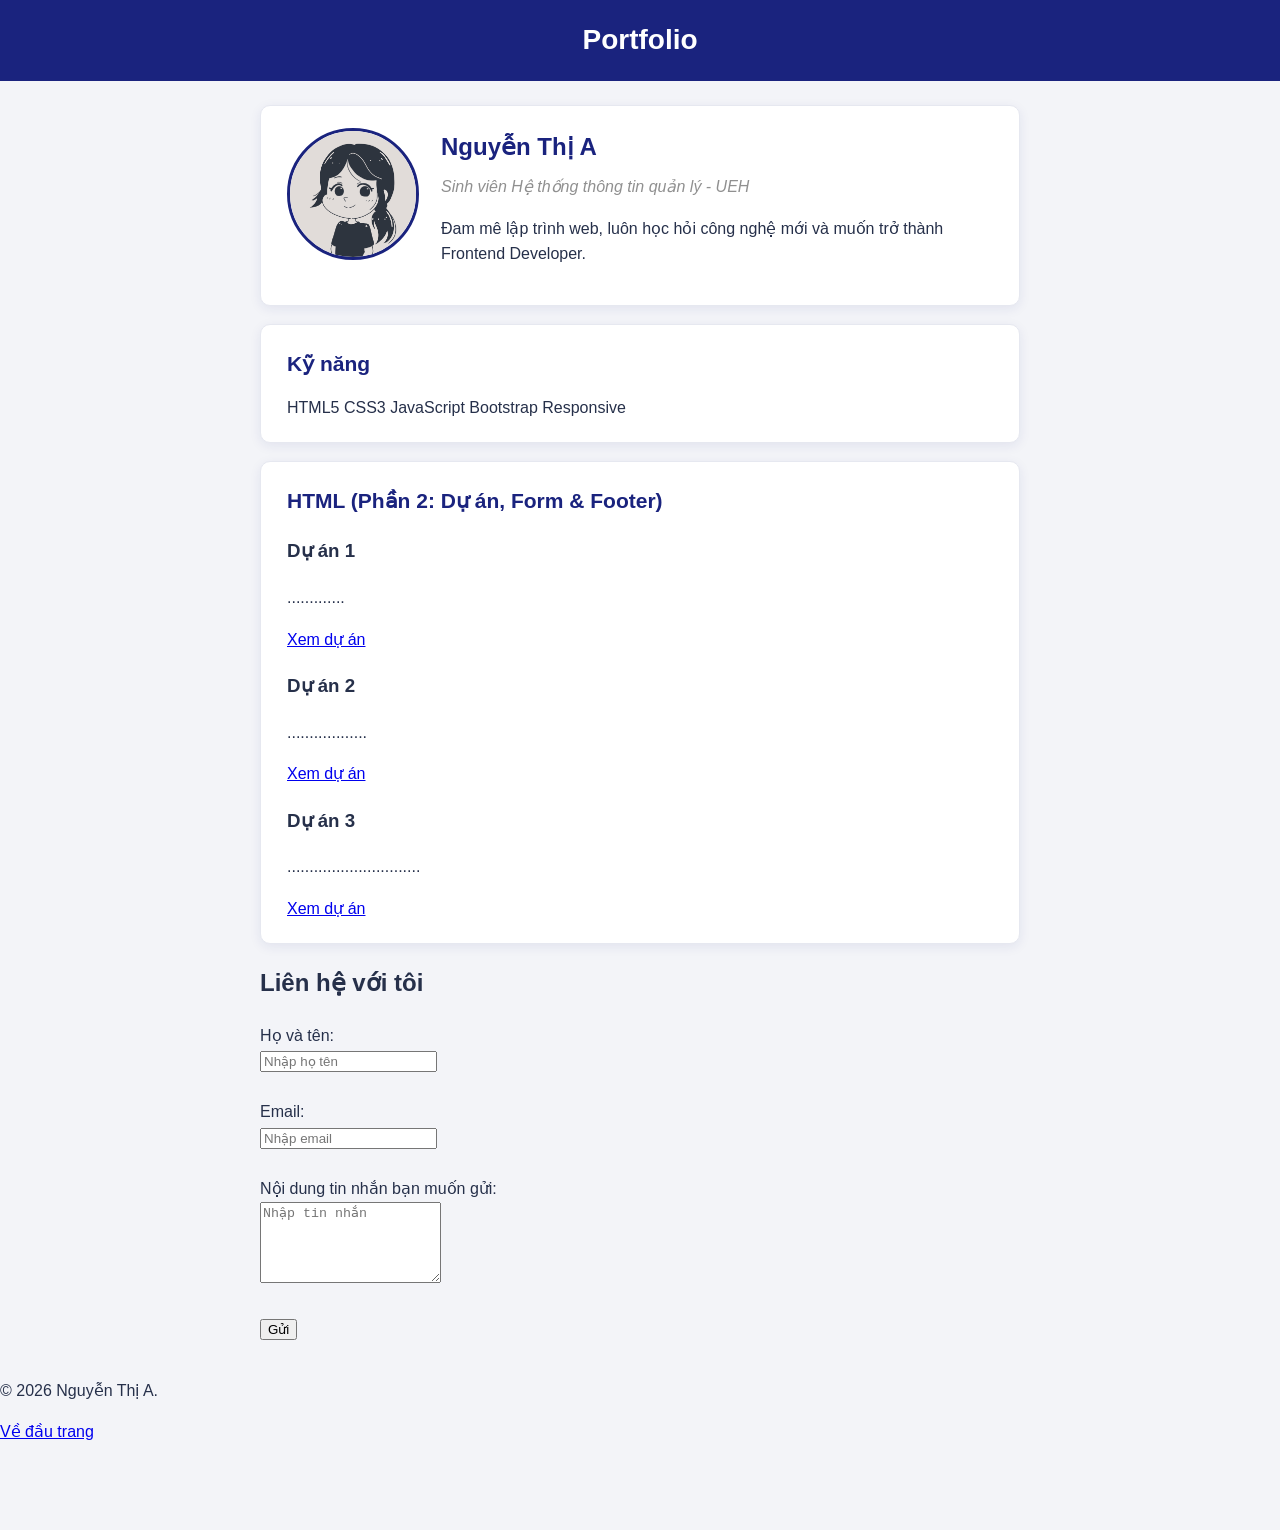
==== index.html @ 9a5ece38 "Update index.html" ====
<!DOCTYPE html>
<html lang="vi">
<head>
    <meta charset="UTF-8">
    <meta name="viewport" content="width=device-width, initial-scale=1.0">
    <title>Portfolio cá nhân</title>
    <link rel="stylesheet" href="style.css">
	<style>
        /* ANH THY: CSS cho thông báo lỗi của JavaScript */
        .error-message {
            display: block;
            color: red;
            font-size: 14px;
            margin-top: 4px;
        }
    </style>
</head>

<body>
    <!-- Tiêu đề trang web -->
    <header id="top">
        <h1>Portfolio</h1>
    </header>
    <main>
        <!-- Phần 1: Thông tin cá nhân -->
        <div class="kttcn">

            <img src="images/avatar.jpg"
                 alt="Ảnh đại diện của Nguyễn Thị A"
                 class="avt">
            <h2>Nguyễn Thị A</h2>
            <i>Sinh viên Hệ thống thông tin quản lý - UEH</i>
            <p>
                Đam mê lập trình web, luôn học hỏi
                công nghệ mới và muốn trở thành
                Frontend Developer.
            </p>
        </div>
        <!-- Phần 2: Kỹ năng -->
        <div class="kkn">
            <h2>Kỹ năng</h2>
            <span class="tkn html-tag">HTML5</span>
            <span class="tkn css-tag">CSS3</span>
            <span class="tkn js-tag">JavaScript</span>
            <span class="tkn bootstrap-tag">Bootstrap</span>
            <span class="tkn responsive-tag">Responsive</span>
        </div>
       <div class="kda">
        <h2>HTML (Phần 2: Dự án, Form & Footer)</h2>

        <h3>Dự án 1</h3>
        <p>.............</p>
        <a href="https://github.com/">Xem dự án</a>

        <h3>Dự án 2</h3>
        <p>..................</p>
        <a href="https://github.com/">Xem dự án</a>

        <h3>Dự án 3</h3>
        <p>..............................</p>
        <a href="https://github.com/">Xem dự án</a>
    </div>

    <!-- PHẦN FORM LIÊN HỆ -->
    <h2>Liên hệ với tôi</h2>

    <form id="contactForm">
        <label for="fullname">Họ và tên:</label><br>
        <input type="text" id="fullname" name="fullname"
               placeholder="Nhập họ tên"><br><br>

        <label for="email">Email:</label><br>
        <input type="text" id="email" name="email"
               placeholder="Nhập email"><br><br>
        
        <label for="message">Nội dung tin nhắn bạn muốn gửi:</label><br>
        <textarea id="message" name="message"
                  rows="5" placeholder="Nhập tin nhắn"></textarea><br><br>

        <button type="submit" class="submit">Gửi</button>
    </form>  <!-- Phần Dự án và Form sẽ ghép vào đây -->
    </main>
   
    <footer class="fixed-footer">
        <p>&copy; 2026 Nguyễn Thị A.</p>
		<a href="#top">Về đầu trang </a>
    </footer> <!-- Phần Footer sẽ ghép vào đây -->
<body>

    <!-- =====================================================
         JAVASCRIPT - NHIỆM VỤ CỦA ANH THY
         Kiểm tra dữ liệu Form liên hệ
         ===================================================== -->

    <script>
        // ANH THY: Lấy Form liên hệ
        var contactForm = document.getElementById("contactForm");


        // ANH THY: Hàm hiển thị thông báo lỗi
        function showError(input, message) 
		{
            var error = input.parentElement.querySelector(".error-message");

            if (error==null) 
			{
                error = document.createElement("span");
                error.className = "error-message";
                input.parentElement.appendChild(error);
            }

            error.textContent = message;
            input.style.border = "2px solid red";
        }


        // ANH THY: Hàm xóa thông báo lỗi
        function clearError(input) 
		{
            var error = input.parentElement.querySelector(".error-message");

            if (error != null ) 
			{
                error.textContent = "";
            }

            input.style.border = "";
        }

        // ANH THY: Kiểm tra Form khi nhấn nút Gửi
        contactForm.onsubmit = function(event) 
		{
            var fullname = document.getElementById("fullname");
            var email = document.getElementById("email");
            var message = document.getElementById("message");

            var isValid = true;

            // ANH THY: Kiểm tra họ tên không được để trống
            if (fullname.value.trim() == "") 
			{
                showError(fullname, "Vui lòng nhập họ tên.");
                isValid = false;
            } 
			else 
			{
                clearError(fullname);
            }

            // ANH THY: Kiểm tra Email phải có ký tự @
            if (email.value.trim() == "") 
			{
                showError(email, "Vui lòng nhập Email.");
                isValid = false;
            } 
			else if (email.value.indexOf("@") == -1) 
			{
                showError(email, "Email phải có ký tự @.");
                isValid = false;
            } 
			else 
			{
                clearError(email);
            }

            // ANH THY: Kiểm tra nội dung tin nhắn không được để trống
            if (message.value.trim() == "") 
			{
                showError(message, "Vui lòng nhập nội dung tin nhắn.");
                isValid = false;
            } 
			else 
			{
                clearError(message);
            }


            // ANH THY: Nếu có lỗi thì không gửi Form
            if (isValid == false) 
			{
                event.preventDefault();
            } 
			else 
			{
                alert("Gửi thông tin thành công!");
                event.preventDefault();
            }
        };
    </script>

</body>
</html>
---- style.css ----
/* PHAN CSS CUA TIN
/* 1. Box model: width/height bao gom ca padding va border */
*,
*::before,
*::after 
	{
		box-sizing: border-box;
	}

/* 2. Bo cuc chung cua trang */
html 
	{
		background-color: #f3f4f8;
		min-height: 100%;
    	margin: 0;
    	padding: 0;
	}

body 
	{
		width: 100%;;
		min-height: 100vh;
		margin: 0;
		padding: 0 0 85px; /* Chua khoang trong cho footer fixed */
		background-color: #f3f4f8;
		color: #26304a;
		font-family: Arial, Helvetica, sans-serif;
		font-size: 16px;
		line-height: 1.6;
	}

/* 3. Header: thanh tieu de mau xanh dam */
header 
	{
		width: 100%;
		padding: 18px 16px;
		background-color: #1a237e;
		color: #ffffff;
		text-align: center;
	}

header h1 
	{
		margin: 0;
		font-size: 28px;
		font-weight: 700;
	}

/* 4. Khung noi dung: can giua, gioi han chieu rong */
main 
	{
		width: calc(100% - 32px);
		max-width: 760px;
		margin: 24px auto 36px;
	}

/* The hien cac phan duoi dang the (card) giong hinh mau */
main > .kttcn,
main > .kkn,
main > .kda 
	{
		margin-bottom: 18px;
		padding: 22px 26px;
		border: 1px solid #e6e8f0;
		border-radius: 10px;
		background-color: #ffffff;
		box-shadow: 0 3px 12px rgba(26, 35, 126, 0.08);
	}

/* 5. Khoi thong tin ca nhan */
.kttcn::after 
	{
		content: "";
		display: block;
		clear: both; /* Khong de anh float de len khoi ke tiep */
	}

.kttcn .avt 
	{
		display: block;
		float: left;
		width: 132px;
		height: 132px;
		margin: 0 22px 8px 0;
		border: 3px solid #1a237e;
		border-radius: 50%;
		background-color: #e8eaf2;
		object-fit: cover;
	}

.kttcn h2 
	{
		margin: 0 0 8px;
		color: #1a237e;
		font-size: 24px;
	}

.kttcn i 
	{
		margin: 0 0 6px;
		color: #909090;
	}

/* 6. Tieu de cua cac khoi: chi can chinh bo cuc.
   Mau the ky nang (.tkn), form va footer do thanh vien CSS phan 2 lam. */
.kkn h2,
.kda h2 
	{
		margin: 0 0 14px;
		color: #1a237e;
		font-size: 21px;
	}

/* 7. Responsive: bo cuc gon gang tren dien thoai */
@media (max-width: 600px) 
{
    header 
	{
        padding: 16px 12px;
    }

    header h1 
	{
        font-size: 24px;
    }

    main 
	{
        width: calc(100% - 24px);
        margin: 16px auto 28px;
    }

    main > .kttcn,
    main > .kkn,
    main > .kda 
	{
        margin-bottom: 14px;
        padding: 18px 16px;
    }

    .kttcn 
	{
        text-align: center;
    }

    .kttcn .avt 
	{
        float: none;
        width: 120px;
        height: 120px;
        margin: 0 auto 14px;
    }

    .kttcn h2 
	{
        font-size: 22px;
    }
}
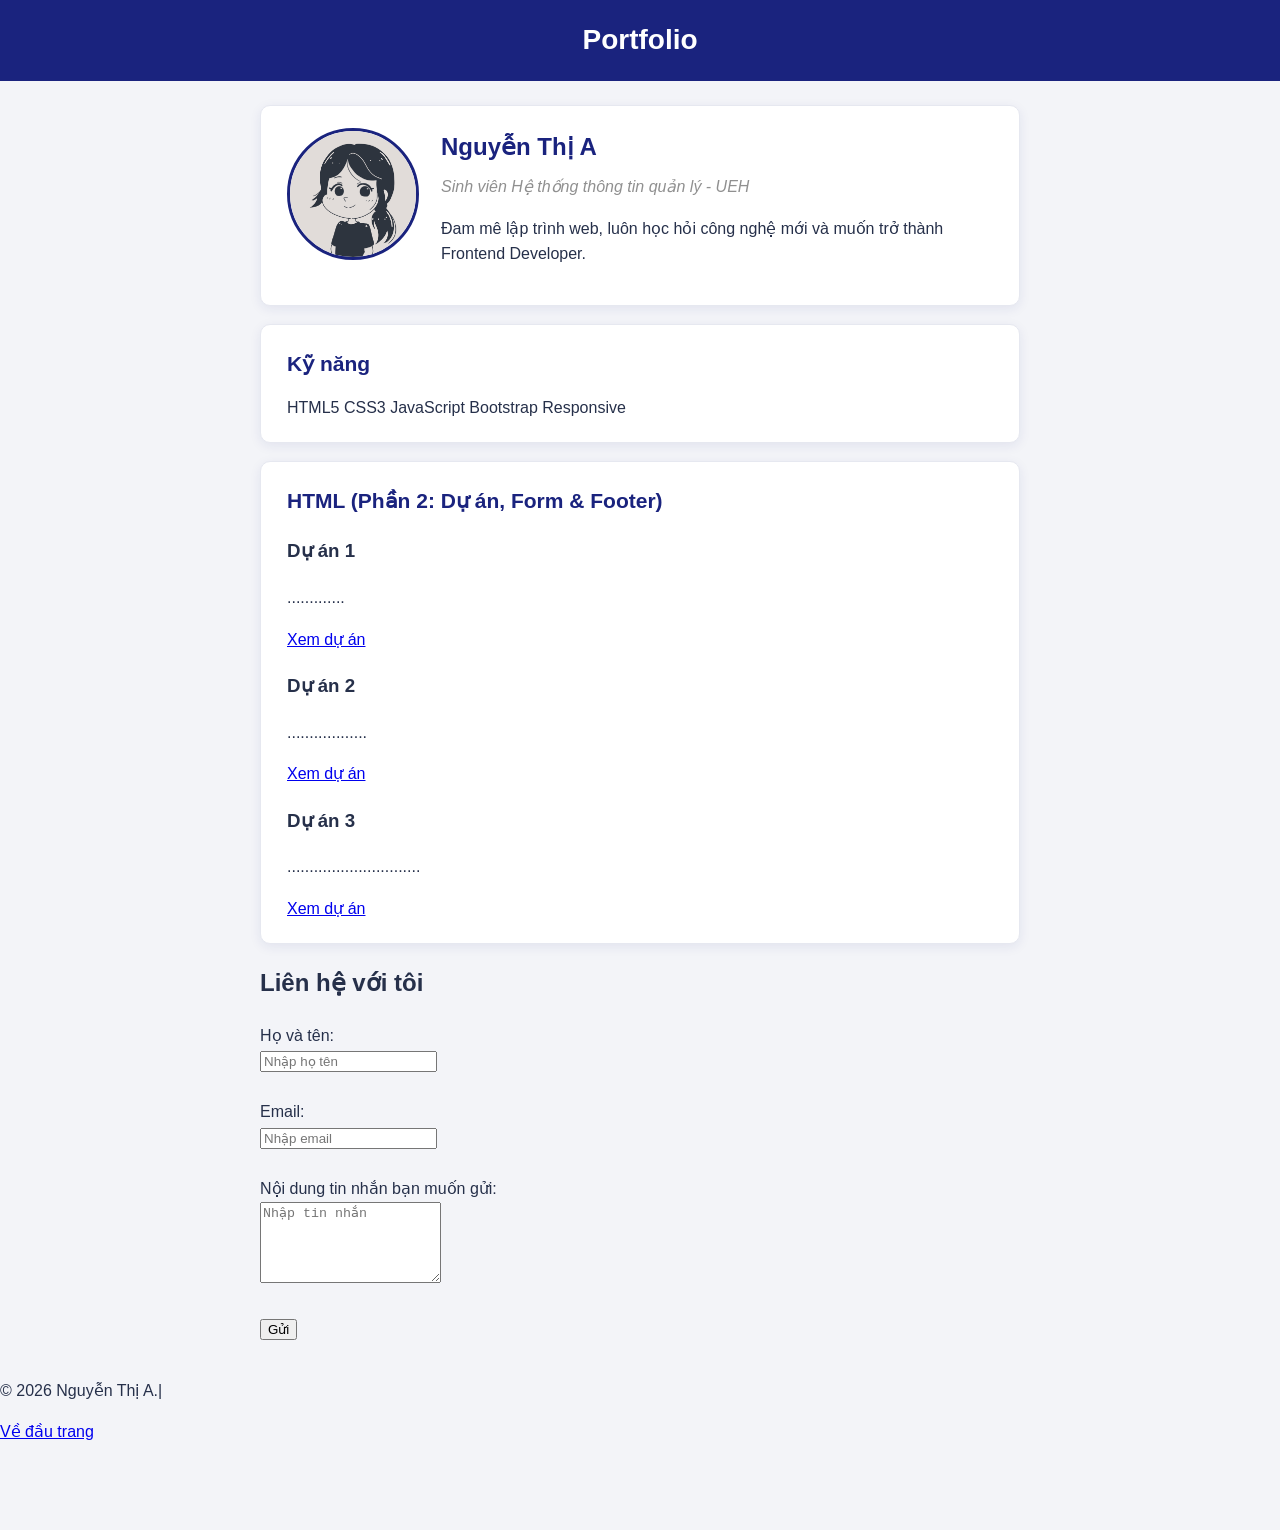
==== commit 1809df50: "Update index.html" ====
--- a/index.html
+++ b/index.html
@@ -82,9 +82,9 @@
     </main>
    
     <footer class="fixed-footer">
-        <p>&copy; 2026 Nguyễn Thị A.</p>
+        <p>&copy; 2026 Nguyễn Thị A.|</p>
 		<a href="#top">Về đầu trang </a>
-    </footer> <!-- Phần Footer sẽ ghép vào đây -->
+    </footer> 
 <body>
 
     <!-- =====================================================
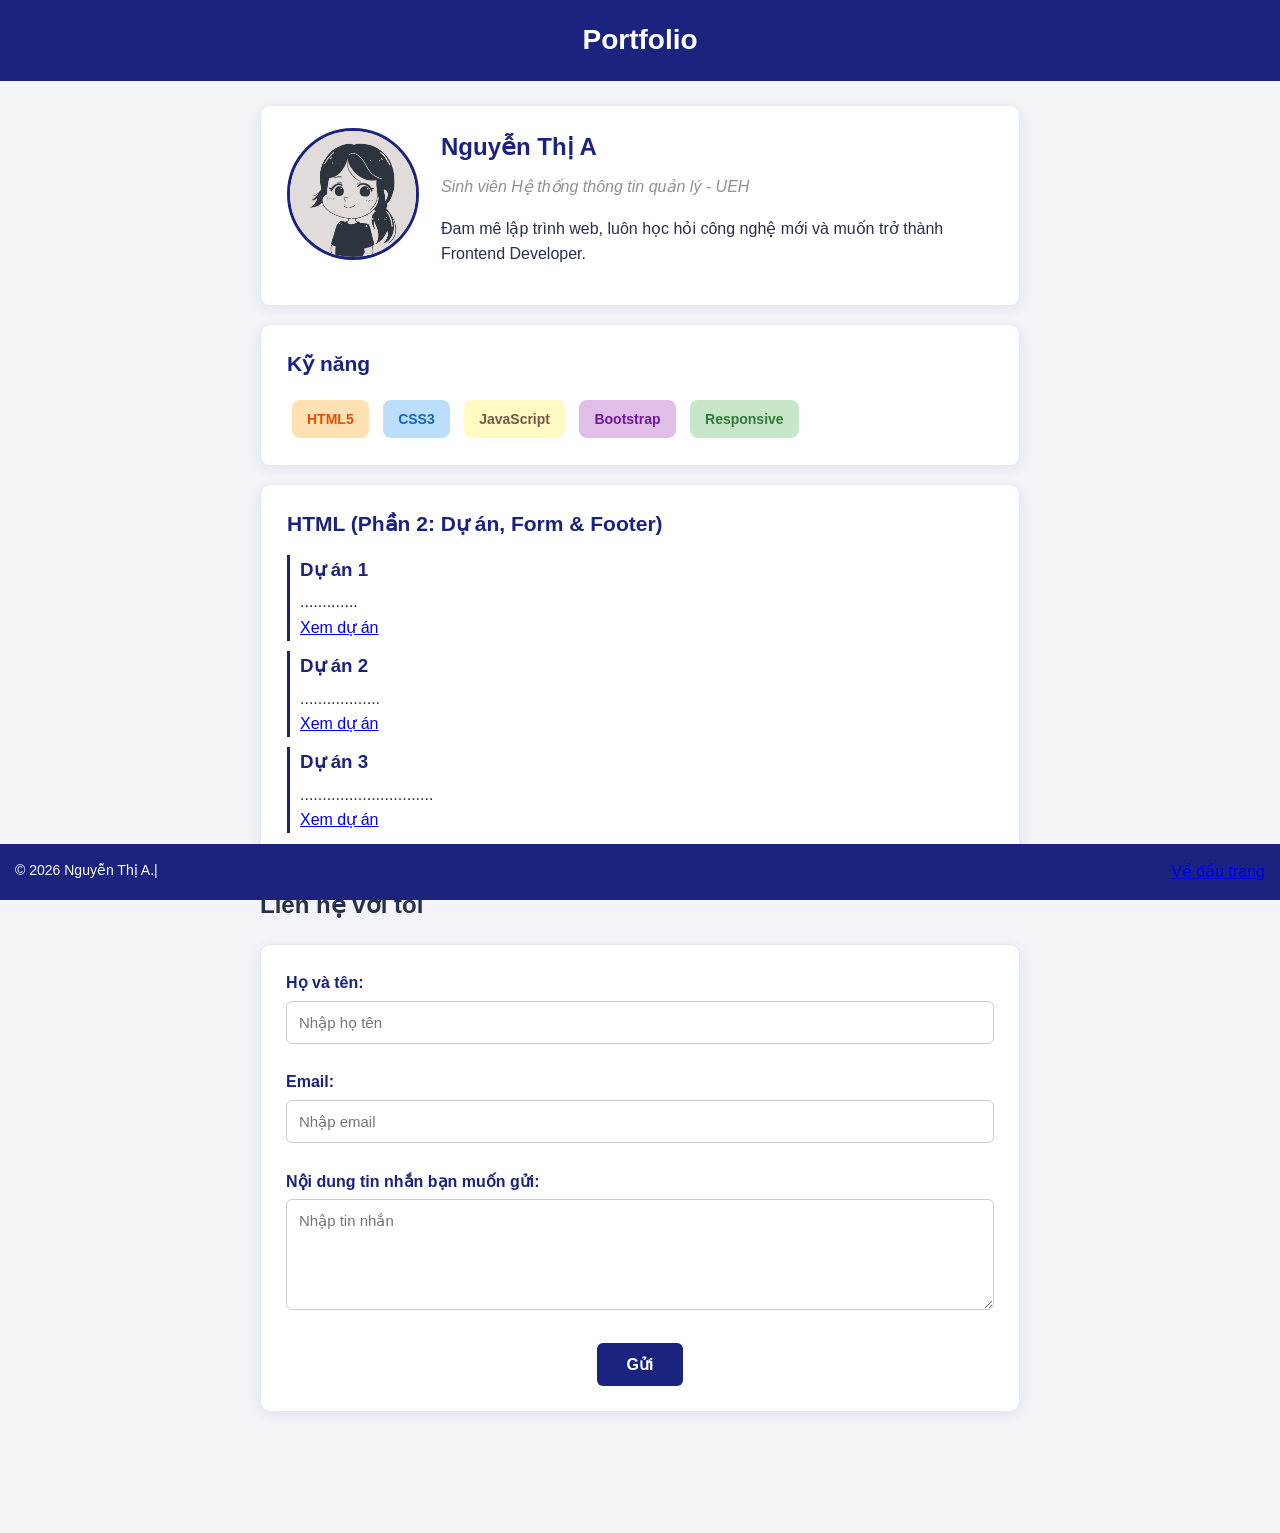
==== commit 86e3f3d2: "Update index.html" ====
--- a/index.html
+++ b/index.html
@@ -5,15 +5,6 @@
     <meta name="viewport" content="width=device-width, initial-scale=1.0">
     <title>Portfolio cá nhân</title>
     <link rel="stylesheet" href="style.css">
-	<style>
-        /* ANH THY: CSS cho thông báo lỗi của JavaScript */
-        .error-message {
-            display: block;
-            color: red;
-            font-size: 14px;
-            margin-top: 4px;
-        }
-    </style>
 </head>
 
 <body>
@@ -47,18 +38,24 @@
         </div>
        <div class="kda">
         <h2>HTML (Phần 2: Dự án, Form & Footer)</h2>
-
+		   
+		<div class="menu-item">
         <h3>Dự án 1</h3>
         <p>.............</p>
         <a href="https://github.com/">Xem dự án</a>
-
+		</div>
+		   
+		<div class="menu-item">
         <h3>Dự án 2</h3>
         <p>..................</p>
         <a href="https://github.com/">Xem dự án</a>
-
+		</div>
+		   
+		<div class="menu-item">
         <h3>Dự án 3</h3>
         <p>..............................</p>
         <a href="https://github.com/">Xem dự án</a>
+		</div>
     </div>
 
     <!-- PHẦN FORM LIÊN HỆ -->
@@ -92,100 +89,81 @@
          Kiểm tra dữ liệu Form liên hệ
          ===================================================== -->
 
-    <script>
-        // ANH THY: Lấy Form liên hệ
-        var contactForm = document.getElementById("contactForm");
+    <script src="https://code.jquery.com/jquery-3.7.1.min.js">
+// ANH THY: Kiểm tra Form liên hệ
+$(document).ready(function () {
 
+    // ANH THY: Hàm hiển thị thông báo lỗi
+    function showError(input, message) {
+        var error = $(input).parent().find(".error-message");
 
-        // ANH THY: Hàm hiển thị thông báo lỗi
-        function showError(input, message) 
-		{
-            var error = input.parentElement.querySelector(".error-message");
-
-            if (error==null) 
-			{
-                error = document.createElement("span");
-                error.className = "error-message";
-                input.parentElement.appendChild(error);
-            }
-
-            error.textContent = message;
-            input.style.border = "2px solid red";
+        if (error.length == 0) {
+            error = $("<span></span>");
+            error.addClass("error-message");
+            $(input).parent().append(error);
         }
 
+        error.text(message);
+        $(input).css("border", "2px solid red");
+    }
 
-        // ANH THY: Hàm xóa thông báo lỗi
-        function clearError(input) 
-		{
-            var error = input.parentElement.querySelector(".error-message");
+    // ANH THY: Hàm xóa thông báo lỗi
+    function clearError(input) {
+        var error = $(input).parent().find(".error-message");
 
-            if (error != null ) 
-			{
-                error.textContent = "";
-            }
-
-            input.style.border = "";
+        if (error.length != 0) {
+            error.text("");
         }
 
-        // ANH THY: Kiểm tra Form khi nhấn nút Gửi
-        contactForm.onsubmit = function(event) 
-		{
-            var fullname = document.getElementById("fullname");
-            var email = document.getElementById("email");
-            var message = document.getElementById("message");
+        $(input).css("border", "");
+    }
 
-            var isValid = true;
+    // ANH THY: Kiểm tra Form khi nhấn nút Gửi
+    $("#contactForm").on("submit", function (event) {
 
-            // ANH THY: Kiểm tra họ tên không được để trống
-            if (fullname.value.trim() == "") 
-			{
-                showError(fullname, "Vui lòng nhập họ tên.");
-                isValid = false;
-            } 
-			else 
-			{
-                clearError(fullname);
-            }
+        var fullname = $("#fullname");
+        var email = $("#email");
+        var message = $("#message");
 
-            // ANH THY: Kiểm tra Email phải có ký tự @
-            if (email.value.trim() == "") 
-			{
-                showError(email, "Vui lòng nhập Email.");
-                isValid = false;
-            } 
-			else if (email.value.indexOf("@") == -1) 
-			{
-                showError(email, "Email phải có ký tự @.");
-                isValid = false;
-            } 
-			else 
-			{
-                clearError(email);
-            }
+        var isValid = true;
 
-            // ANH THY: Kiểm tra nội dung tin nhắn không được để trống
-            if (message.value.trim() == "") 
-			{
-                showError(message, "Vui lòng nhập nội dung tin nhắn.");
-                isValid = false;
-            } 
-			else 
-			{
-                clearError(message);
-            }
+        // ANH THY: Kiểm tra họ tên không được để trống
+        if (fullname.val().trim() == "") {
+            showError(fullname, "Vui lòng nhập họ tên.");
+            isValid = false;
+        } else {
+            clearError(fullname);
+        }
 
+        // ANH THY: Kiểm tra Email phải có ký tự @
+        if (email.val().trim() == "") {
+            showError(email, "Vui lòng nhập Email.");
+            isValid = false;
+        } else if (email.val().indexOf("@") == -1) {
+            showError(email, "Email phải có ký tự @.");
+            isValid = false;
+        } else {
+            clearError(email);
+        }
 
-            // ANH THY: Nếu có lỗi thì không gửi Form
-            if (isValid == false) 
-			{
-                event.preventDefault();
-            } 
-			else 
-			{
-                alert("Gửi thông tin thành công!");
-                event.preventDefault();
-            }
-        };
+        // ANH THY: Kiểm tra nội dung tin nhắn không được để trống
+        if (message.val().trim() == "") {
+            showError(message, "Vui lòng nhập nội dung tin nhắn.");
+            isValid = false;
+        } else {
+            clearError(message);
+        }
+
+        // ANH THY: Nếu có lỗi thì không gửi Form
+        if (isValid == false) {
+            event.preventDefault();
+        } else {
+            alert("Gửi thông tin thành công!");
+            event.preventDefault();
+        }
+    });
+
+});
     </script>
 
 </body>
--- a/style.css
+++ b/style.css
@@ -110,7 +110,13 @@
 		color: #1a237e;
 		font-size: 21px;
 	}
-
+.error-message 
+{
+	display: block;
+    color: red;
+	font-size: 14px;
+	margin-top: 4px;
+}
 /* 7. Responsive: bo cuc gon gang tren dien thoai */
 @media (max-width: 600px) 
 {
@@ -156,3 +162,168 @@
         font-size: 22px;
     }
 }
+/* ====================
+menu
+===================== */
+/* Gạch dọc bên trái từng mục */
+.menu-item {
+    border-left: 3px solid #1a237e;
+    padding-left: 10px;
+    margin-bottom: 10px;
+}
+
+/* Tiêu đề từng mục */
+.menu-item h3 {
+    color: #1a237e;
+    margin: 0 0 5px;
+}
+
+/* Nội dung bên dưới */
+.menu-item p {
+    margin: 0;
+}
+
+/* =========================================
+   CSS PHAN 2: KY NANG, FORM VA FOOTER
+   ========================================= */
+
+/* 1. DINH DANG THE KY NANG */
+
+.tkn {
+    display: inline-block;
+    padding: 8px 15px;
+    margin: 5px;
+    border-radius: 8px;
+    font-size: 14px;
+    font-weight: bold;
+}
+
+/* Mau cho tung ky nang */
+
+.html-tag {
+    background-color: #ffe0b2;
+    color: #e65100;
+}
+
+.css-tag {
+    background-color: #bbdefb;
+    color: #1565c0;
+}
+
+.js-tag {
+    background-color: #fff9c4;
+    color: #795548;
+}
+
+.bootstrap-tag {
+    background-color: #e1bee7;
+    color: #6a1b9a;
+}
+
+.responsive-tag {
+    background-color: #c8e6c9;
+    color: #2e7d32;
+}
+
+
+/* 2. DINH DANG FORM LIEN HE */
+
+/* Tieu de form */
+
+#contactForm {
+    background-color: #ffffff;
+    padding: 25px;
+    border: 1px solid #e6e8f0;
+    border-radius: 10px;
+    box-shadow: 0 3px 12px rgba(26, 35, 126, 0.08);
+    margin-top: 15px;
+    margin-bottom: 20px;
+}
+
+/* Nhan cua cac o nhap */
+
+#contactForm label {
+    display: inline-block;
+    margin-bottom: 5px;
+    font-weight: bold;
+    color: #1a237e;
+}
+
+/* O nhap ho ten va email */
+
+#contactForm input {
+    width: 100%;
+    padding: 12px;
+    border: 1px solid #cccccc;
+    border-radius: 6px;
+    font-size: 15px;
+    font-family: Arial, sans-serif;
+}
+
+/* O nhap noi dung tin nhan */
+
+#contactForm textarea {
+    width: 100%;
+    padding: 12px;
+    border: 1px solid #cccccc;
+    border-radius: 6px;
+    font-size: 15px;
+    font-family: Arial, sans-serif;
+    resize: vertical;
+}
+
+/* Hieu ung khi bam vao o nhap */
+
+#contactForm input:focus,
+#contactForm textarea:focus {
+    outline: none;
+    border-color: #1a237e;
+}
+
+/* Nut gui */
+
+.submit {
+    background-color: #1a237e;
+    color: white;
+    padding: 12px 30px;
+    border: none;
+    border-radius: 6px;
+    font-size: 16px;
+    font-weight: bold;
+    cursor: pointer;
+	display: block;
+    margin: 0 auto;
+}
+
+/* Hieu ung hover cho nut gui */
+
+.submit:hover {
+    background-color: #3949ab;
+    color: #ffffff;
+}
+
+
+/* 3. DINH DANG FOOTER */
+
+.fixed-footer {
+    position: fixed;
+    bottom: 0;
+    left: 0;
+    width: 100%;
+    background-color: #1a237e;
+    color: #ffffff;
+    text-align: center;
+    padding: 15px;
+	justify-content: space-between;
+	display: flex;
+}
+
+/* Noi dung footer */
+
+.fixed-footer p {
+    margin: 0;
+    font-size: 14px;
+}
+.fixed-footer a:hover {
+    color: #b3d9ff;
+    text-decoration: underline;
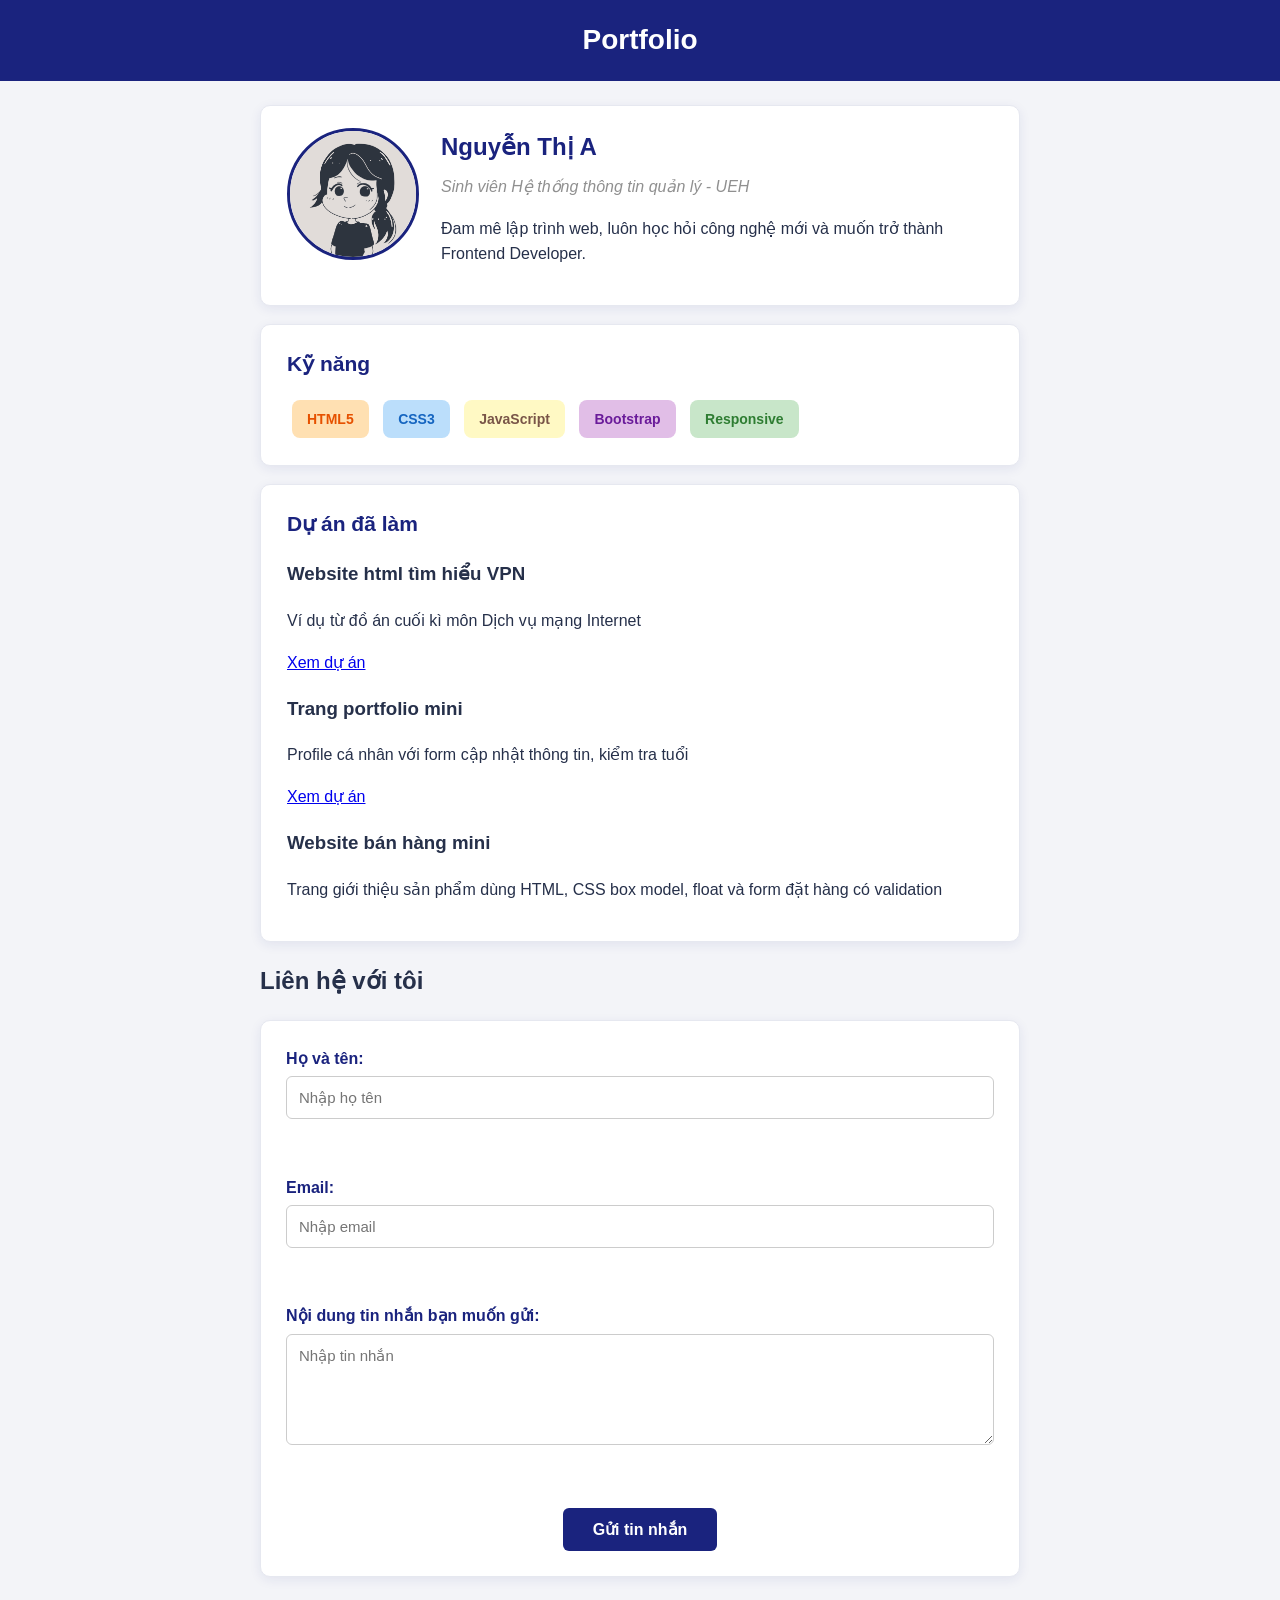
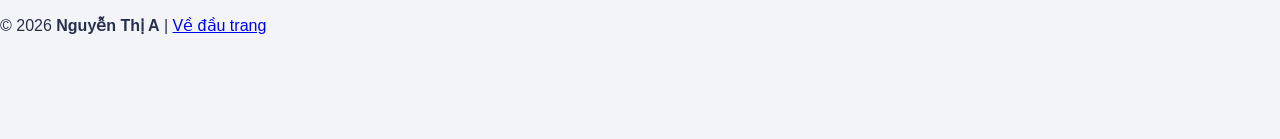
==== commit 25f07f4f: "Update index.html" ====
--- a/index.html
+++ b/index.html
@@ -1,170 +1,153 @@
 <!DOCTYPE html>
 <html lang="vi">
-<head>
-    <meta charset="UTF-8">
-    <meta name="viewport" content="width=device-width, initial-scale=1.0">
-    <title>Portfolio cá nhân</title>
-    <link rel="stylesheet" href="style.css">
-</head>
+	<head>
+		<meta charset="UTF-8">
+		<meta name="viewport" content="width=device-width, initial-scale=1.0">
+		<title>Portfolio Mini</title>
+		<link rel="stylesheet" href="style.css">
+	</head>
 
-<body>
-    <!-- Tiêu đề trang web -->
-    <header id="top">
-        <h1>Portfolio</h1>
-    </header>
-    <main>
-        <!-- Phần 1: Thông tin cá nhân -->
-        <div class="kttcn">
+	<body>
+		<!-- Tiêu đề -->
+		<header id="top">
+			<h1>Portfolio</h1>
+		</header>
+		<!-- Nội dung chính -->
+		<main>
+			<!-- Thông tin cá nhân -->
+			<div class="kttcn">
+				<img src="images/avatar.jpg" alt="Ảnh đại diện của Nguyễn Thị A" class="avt">
+				<h2>Nguyễn Thị A</h2>
+				<i style="color:#909090">Sinh viên Hệ thống thông tin quản lý - UEH</i>
+				<p>Đam mê lập trình web, luôn học hỏi công nghệ mới và muốn trở thành Frontend Developer.</p>
+			</div>
+			<!-- Kỹ năng -->
+			<div class="kkn">
+				<h2>Kỹ năng</h2>
+				<span class="tkn html-tag">HTML5</span>
+				<span class="tkn css-tag">CSS3</span>
+				<span class="tkn js-tag">JavaScript</span>
+				<span class="tkn bootstrap-tag">Bootstrap</span>
+				<span class="tkn responsive-tag">Responsive</span>
+			</div>
+			<!-- Dự án -->
+			<div class="kda">
+				<h2>Dự án đã làm</h2>
+				
+				<div class="ctda">
+					<h3>Website html tìm hiểu VPN</h3>
+					<p>Ví dụ từ đồ án cuối kì môn Dịch vụ mạng Internet </p>
+					<a href="https://group8-ptudtmdt.github.io/VPN/">Xem dự án</a>
+				</div>
+				
+				<div class="ctda">
+					<h3>Trang portfolio mini</h3>
+					<p>Profile cá nhân với form cập nhật thông tin, kiểm tra tuổi </p>
+					<a href="https://group8-ptudtmdt.github.io/portfolio_nhom8/">Xem dự án</a>
+				</div>
+				
+				<div class="ctda">
+					<h3>Website bán hàng mini </h3>
+					<p>Trang giới thiệu sản phẩm dùng HTML, CSS box model, float và form đặt hàng có validation	</p>
+				</div>
+			</div>
 
-            <img src="images/avatar.jpg"
-                 alt="Ảnh đại diện của Nguyễn Thị A"
-                 class="avt">
-            <h2>Nguyễn Thị A</h2>
-            <i>Sinh viên Hệ thống thông tin quản lý - UEH</i>
-            <p>
-                Đam mê lập trình web, luôn học hỏi
-                công nghệ mới và muốn trở thành
-                Frontend Developer.
-            </p>
-        </div>
-        <!-- Phần 2: Kỹ năng -->
-        <div class="kkn">
-            <h2>Kỹ năng</h2>
-            <span class="tkn html-tag">HTML5</span>
-            <span class="tkn css-tag">CSS3</span>
-            <span class="tkn js-tag">JavaScript</span>
-            <span class="tkn bootstrap-tag">Bootstrap</span>
-            <span class="tkn responsive-tag">Responsive</span>
-        </div>
-       <div class="kda">
-        <h2>HTML (Phần 2: Dự án, Form & Footer)</h2>
-		   
-		<div class="menu-item">
-        <h3>Dự án 1</h3>
-        <p>.............</p>
-        <a href="https://github.com/">Xem dự án</a>
-		</div>
-		   
-		<div class="menu-item">
-        <h3>Dự án 2</h3>
-        <p>..................</p>
-        <a href="https://github.com/">Xem dự án</a>
-		</div>
-		   
-		<div class="menu-item">
-        <h3>Dự án 3</h3>
-        <p>..............................</p>
-        <a href="https://github.com/">Xem dự án</a>
-		</div>
-    </div>
+		<!-- PHẦN FORM LIÊN HỆ -->
+			<div class="klh">
+				<h2>Liên hệ với tôi</h2>
+				<form id="contactForm">
+					<label for="fullname">Họ và tên:</label><br>
+					<input type="text" id="fullname" name="fullname" placeholder="Nhập họ tên">
+					<span id="fullname-error" class="error-message"></span>
+					<br><br>
 
-    <!-- PHẦN FORM LIÊN HỆ -->
-    <h2>Liên hệ với tôi</h2>
+					<label for="email">Email:</label><br>
+					<input type="text" id="email" name="email" placeholder="Nhập email">
+					<span id="email-error" class="error-message"></span>
+					<br><br>
+					
+					<label for="message">Nội dung tin nhắn bạn muốn gửi:</label><br>
+					<textarea id="message" name="message" rows="5" placeholder="Nhập tin nhắn"></textarea>
+					<span id="message-error" class="error-message"></span>
+					<br><br>		  
 
-    <form id="contactForm">
-        <label for="fullname">Họ và tên:</label><br>
-        <input type="text" id="fullname" name="fullname"
-               placeholder="Nhập họ tên"><br><br>
-
-        <label for="email">Email:</label><br>
-        <input type="text" id="email" name="email"
-               placeholder="Nhập email"><br><br>
-        
-        <label for="message">Nội dung tin nhắn bạn muốn gửi:</label><br>
-        <textarea id="message" name="message"
-                  rows="5" placeholder="Nhập tin nhắn"></textarea><br><br>
-
-        <button type="submit" class="submit">Gửi</button>
-    </form>  <!-- Phần Dự án và Form sẽ ghép vào đây -->
-    </main>
-   
-    <footer class="fixed-footer">
-        <p>&copy; 2026 Nguyễn Thị A.|</p>
-		<a href="#top">Về đầu trang </a>
-    </footer> 
-<body>
-
-    <!-- =====================================================
-         JAVASCRIPT - NHIỆM VỤ CỦA ANH THY
-         Kiểm tra dữ liệu Form liên hệ
-         ===================================================== -->
-
-    <script src="https://code.jquery.com/jquery-3.7.1.min.js">
-// ANH THY: Kiểm tra Form liên hệ
-$(document).ready(function () {
-
-    // ANH THY: Hàm hiển thị thông báo lỗi
-    function showError(input, message) {
-        var error = $(input).parent().find(".error-message");
-
-        if (error.length == 0) {
-            error = $("<span></span>");
-            error.addClass("error-message");
-            $(input).parent().append(error);
-        }
-
-        error.text(message);
-        $(input).css("border", "2px solid red");
-    }
-
-    // ANH THY: Hàm xóa thông báo lỗi
-    function clearError(input) {
-        var error = $(input).parent().find(".error-message");
-
-        if (error.length != 0) {
-            error.text("");
-        }
-
-        $(input).css("border", "");
-    }
-
-    // ANH THY: Kiểm tra Form khi nhấn nút Gửi
-    $("#contactForm").on("submit", function (event) {
-
-        var fullname = $("#fullname");
-        var email = $("#email");
-        var message = $("#message");
-
-        var isValid = true;
-
-        // ANH THY: Kiểm tra họ tên không được để trống
-        if (fullname.val().trim() == "") {
-            showError(fullname, "Vui lòng nhập họ tên.");
-            isValid = false;
-        } else {
-            clearError(fullname);
-        }
-
-        // ANH THY: Kiểm tra Email phải có ký tự @
-        if (email.val().trim() == "") {
-            showError(email, "Vui lòng nhập Email.");
-            isValid = false;
-        } else if (email.val().indexOf("@") == -1) {
-            showError(email, "Email phải có ký tự @.");
-            isValid = false;
-        } else {
-            clearError(email);
-        }
-
-        // ANH THY: Kiểm tra nội dung tin nhắn không được để trống
-        if (message.val().trim() == "") {
-            showError(message, "Vui lòng nhập nội dung tin nhắn.");
-            isValid = false;
-        } else {
-            clearError(message);
-        }
-
-        // ANH THY: Nếu có lỗi thì không gửi Form
-        if (isValid == false) {
-            event.preventDefault();
-        } else {
-            alert("Gửi thông tin thành công!");
-            event.preventDefault();
-        }
-    });
-
-});
-    </script>
-
-</body>
+					<button type="submit" class="submit">Gửi tin nhắn</button>
+				</form>  <!-- Phần Dự án và Form sẽ ghép vào đây -->
+			</div>
+		</main>
+		<footer class="footer-fixed">
+		  <p class="footer-text">
+			&copy 2026 <b>Nguyễn Thị A</b> | 
+			<a href="#top" class="vdt">Về đầu trang</a>
+		  </p>
+		</footer>
+		<!-- JS -->
+		<script>
+			var contactForm = document.getElementById("contactForm");
+			// Hien thi thong bao loi
+			function showError(input, message) 
+				{
+					var error = document.getElementById(input.id + "-error");
+					error.textContent = message;
+					input.classList.add("invalid");
+				}
+			// Xoa thong bao loi
+			function clearError(input) 
+				{
+					var error = document.getElementById(input.id + "-error");
+					error.textContent = "";
+					input.classList.remove("invalid");
+				}
+			// Kiem tra khi bam nut Gui
+			contactForm.addEventListener("submit", function(event) 
+				{
+					var fullname = document.getElementById("fullname");
+					var email = document.getElementById("email");
+					var message = document.getElementById("message");
+					var isValid = true;
+					// Kiem tra ho ten
+					if (fullname.value.trim() === "") 
+						{
+							showError(fullname, "Vui lòng nhập họ tên.");
+							isValid = false;
+						} 
+					else 
+						{
+							clearError(fullname);
+						}
+					// Kiem tra email
+					if (email.value.trim() === "") 
+						{
+							showError(email, "Vui lòng nhập Email.");
+							isValid = false;
+						} 
+					else if (email.value.indexOf("@") === -1) 
+						{
+							showError(email, "Email phải có ký tự @.");
+							isValid = false;
+						} 
+					else 
+						{
+							clearError(email);
+						}
+					// Kiem tra noi dung tin nhan
+					if (message.value.trim() === "") 
+						{
+							showError(message, "Vui lòng nhập nội dung tin nhắn.");
+							isValid = false;
+						} 
+					else 
+						{
+							clearError(message);
+						}
+					// Xu ly ket qua
+					event.preventDefault();
+					if (isValid === true) 
+						{
+							alert("Gửi thông tin thành công!");
+							contactForm.reset();
+						}
+				});
+		</script>
+	</body>
 </html>
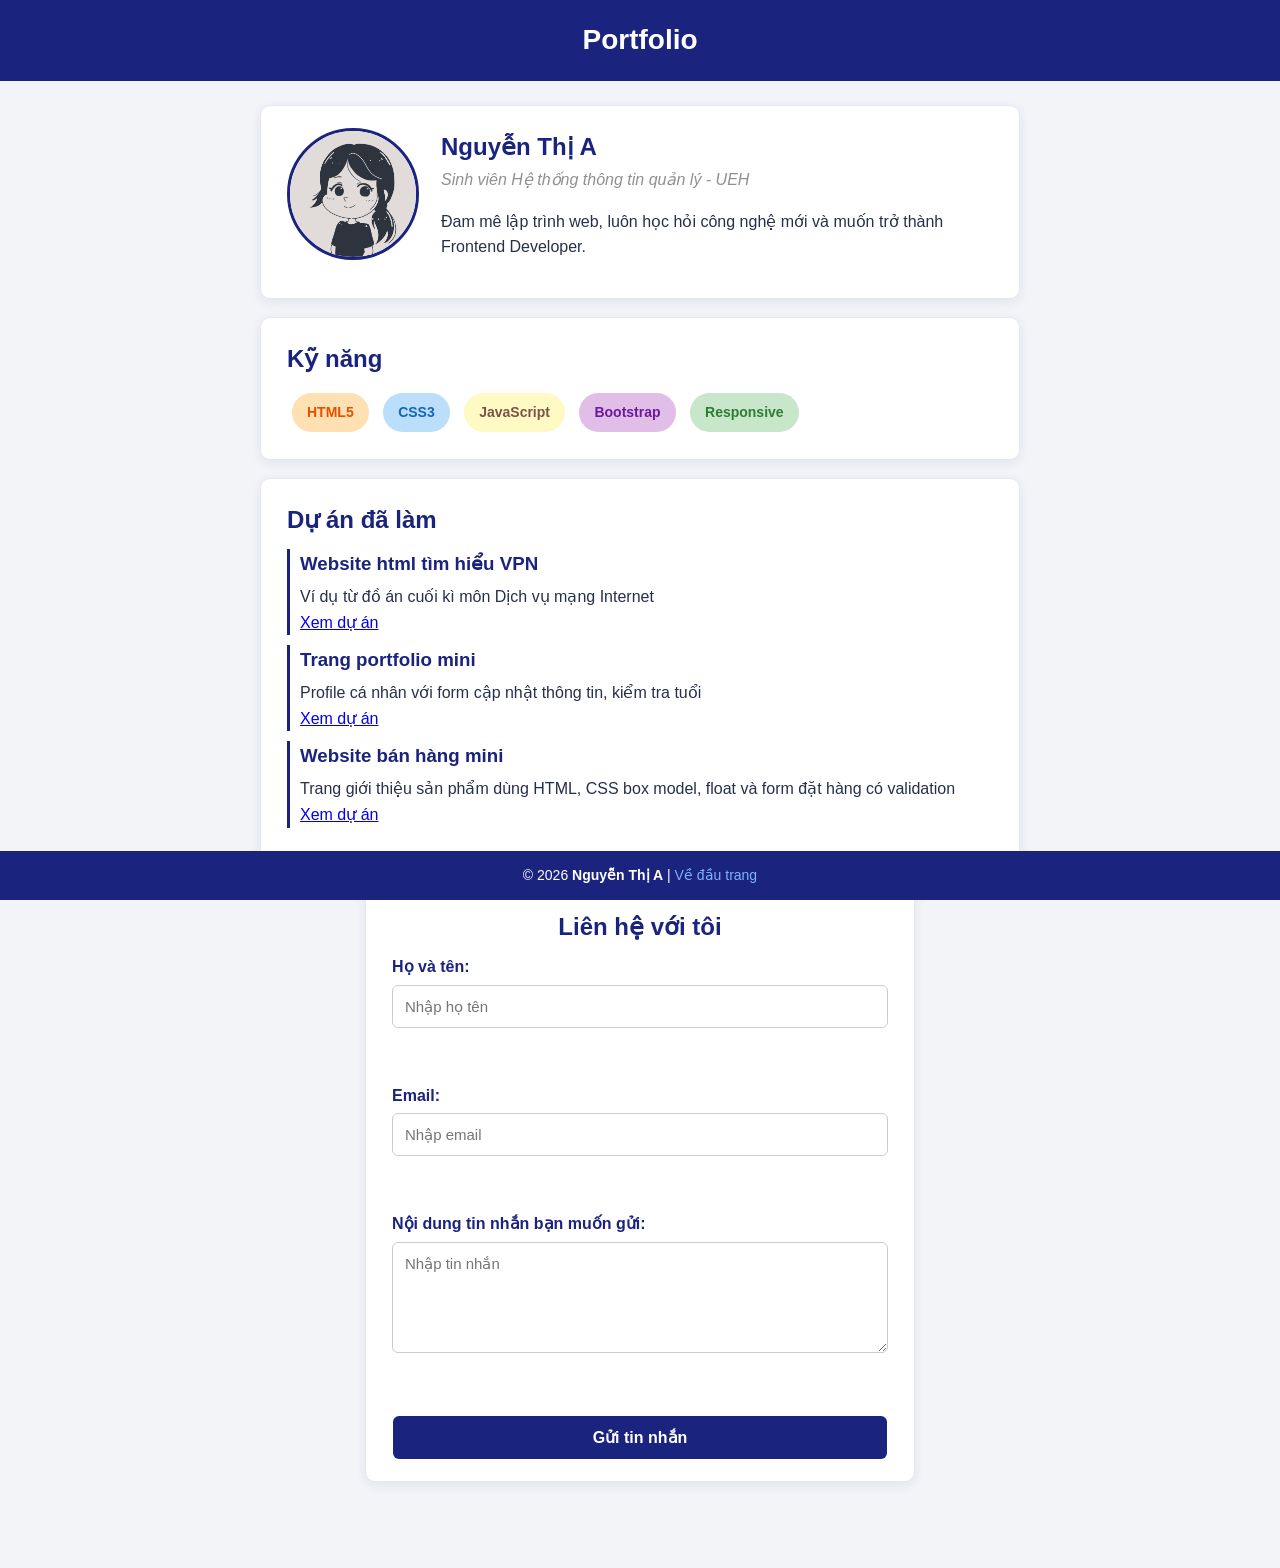
==== commit 9a4077b3: "Update index.html" ====
--- a/index.html
+++ b/index.html
@@ -49,6 +49,7 @@
 				<div class="ctda">
 					<h3>Website bán hàng mini </h3>
 					<p>Trang giới thiệu sản phẩm dùng HTML, CSS box model, float và form đặt hàng có validation	</p>
+					<a href="https://vungbenshop.infinityfree.me/">Xem dự án</a>
 				</div>
 			</div>
 
@@ -98,6 +99,8 @@
 					error.textContent = "";
 					input.classList.remove("invalid");
 				}
+			
+				
 			// Kiem tra khi bam nut Gui
 			contactForm.addEventListener("submit", function(event) 
 				{
--- a/style.css
+++ b/style.css
@@ -1,35 +1,31 @@
-/* PHAN CSS CUA TIN
-/* 1. Box model: width/height bao gom ca padding va border */
+/* width/height bao gom ca padding va border */
 *,
 *::before,
 *::after 
 	{
 		box-sizing: border-box;
 	}
-
-/* 2. Bo cuc chung cua trang */
+/* Bo cuc chung cua trang */
 html 
 	{
 		background-color: #f3f4f8;
 		min-height: 100%;
     	margin: 0;
-    	padding: 0;
-	}
-
+    	padding: 0;	
+	}
 body 
 	{
-		width: 100%;;
-		min-height: 100vh;
+		width: 100%;
+		min-height: 100;
 		margin: 0;
-		padding: 0 0 85px; /* Chua khoang trong cho footer fixed */
+		padding: 0 0 50px; /* Chua khoang trong cho footer fixed */
 		background-color: #f3f4f8;
 		color: #26304a;
 		font-family: Arial, Helvetica, sans-serif;
 		font-size: 16px;
-		line-height: 1.6;
-	}
-
-/* 3. Header: thanh tieu de mau xanh dam */
+		line-height: 1.6;	
+	}
+/* Header*/
 header 
 	{
 		width: 100%;
@@ -38,26 +34,23 @@
 		color: #ffffff;
 		text-align: center;
 	}
-
 header h1 
 	{
 		margin: 0;
 		font-size: 28px;
 		font-weight: 700;
 	}
-
-/* 4. Khung noi dung: can giua, gioi han chieu rong */
+/* Khung noi dung */
 main 
 	{
 		width: calc(100% - 32px);
 		max-width: 760px;
 		margin: 24px auto 36px;
 	}
-
-/* The hien cac phan duoi dang the (card) giong hinh mau */
-main > .kttcn,
-main > .kkn,
-main > .kda 
+/* The hien cac phan duoi dang the */
+.kttcn,
+.kkn,
+.kda
 	{
 		margin-bottom: 18px;
 		padding: 22px 26px;
@@ -66,15 +59,32 @@
 		background-color: #ffffff;
 		box-shadow: 0 3px 12px rgba(26, 35, 126, 0.08);
 	}
-
-/* 5. Khoi thong tin ca nhan */
+.klh 
+	{
+		width: calc(100% - 32px);
+		max-width: 550px;
+		margin: 24px auto 36px;
+		margin-bottom: 18px;
+		padding: 22px 26px;
+		border: 1px solid #e6e8f0;
+		border-radius: 10px;
+		background-color: #ffffff;
+		box-shadow: 0 3px 12px rgba(26, 35, 126, 0.08);
+	}
+.klh h2 
+	{
+		margin: 0 0 8px;
+		color: #1a237e;
+		font-size: 24px;
+		text-align: center;
+	}
+/* Khoi thong tin ca nhan */
 .kttcn::after 
 	{
 		content: "";
 		display: block;
 		clear: both; /* Khong de anh float de len khoi ke tiep */
 	}
-
 .kttcn .avt 
 	{
 		display: block;
@@ -87,243 +97,171 @@
 		background-color: #e8eaf2;
 		object-fit: cover;
 	}
-
-.kttcn h2 
-	{
-		margin: 0 0 8px;
+.kttcn h2
+	{
+		margin: 0 0 1px;
 		color: #1a237e;
 		font-size: 24px;
 	}
-
-.kttcn i 
-	{
-		margin: 0 0 6px;
-		color: #909090;
-	}
-
-/* 6. Tieu de cua cac khoi: chi can chinh bo cuc.
-   Mau the ky nang (.tkn), form va footer do thanh vien CSS phan 2 lam. */
+/*Mau the ky nang, khoi du an, form va footer */
 .kkn h2,
 .kda h2 
 	{
-		margin: 0 0 14px;
-		color: #1a237e;
-		font-size: 21px;
-	}
-.error-message 
-{
-	display: block;
-    color: red;
-	font-size: 14px;
-	margin-top: 4px;
-}
-/* 7. Responsive: bo cuc gon gang tren dien thoai */
-@media (max-width: 600px) 
-{
-    header 
-	{
-        padding: 16px 12px;
-    }
-
-    header h1 
-	{
-        font-size: 24px;
-    }
-
-    main 
-	{
-        width: calc(100% - 24px);
-        margin: 16px auto 28px;
-    }
-
-    main > .kttcn,
-    main > .kkn,
-    main > .kda 
-	{
-        margin-bottom: 14px;
-        padding: 18px 16px;
-    }
-
-    .kttcn 
-	{
-        text-align: center;
-    }
-
-    .kttcn .avt 
-	{
-        float: none;
-        width: 120px;
-        height: 120px;
-        margin: 0 auto 14px;
-    }
-
-    .kttcn h2 
-	{
-        font-size: 22px;
-    }
-}
-/* ====================
-menu
-===================== */
-/* Gạch dọc bên trái từng mục */
-.menu-item {
-    border-left: 3px solid #1a237e;
-    padding-left: 10px;
-    margin-bottom: 10px;
-}
-
-/* Tiêu đề từng mục */
-.menu-item h3 {
-    color: #1a237e;
-    margin: 0 0 5px;
-}
-
-/* Nội dung bên dưới */
-.menu-item p {
-    margin: 0;
-}
-
-/* =========================================
-   CSS PHAN 2: KY NANG, FORM VA FOOTER
-   ========================================= */
-
-/* 1. DINH DANG THE KY NANG */
-
-.tkn {
-    display: inline-block;
-    padding: 8px 15px;
-    margin: 5px;
-    border-radius: 8px;
-    font-size: 14px;
-    font-weight: bold;
-}
-
+		margin: 0 0 10px;
+		color: #1a237e;
+		font-size: 24px;
+	}
+/* khoi du an */
+.kda .ctda 
+	{
+		border-left: 3px solid #1a237e;
+		padding-left: 10px;
+		margin-bottom: 10px;
+	}
+.kda .ctda h3 
+	{
+		color: #1a237e;
+		margin: 0 0 5px;
+	}
+.kda .ctda p 
+	{
+		margin: 0;
+	}
+/* THE KY NANG */
+.tkn 
+	{
+		display: inline-block;
+		padding: 8px 15px;
+		margin: 5px;
+		border-radius: 20px;
+		font-size: 14px;
+		font-weight: bold;
+	}
 /* Mau cho tung ky nang */
-
-.html-tag {
-    background-color: #ffe0b2;
-    color: #e65100;
-}
-
-.css-tag {
-    background-color: #bbdefb;
-    color: #1565c0;
-}
-
-.js-tag {
-    background-color: #fff9c4;
-    color: #795548;
-}
-
-.bootstrap-tag {
-    background-color: #e1bee7;
-    color: #6a1b9a;
-}
-
-.responsive-tag {
-    background-color: #c8e6c9;
-    color: #2e7d32;
-}
-
-
-/* 2. DINH DANG FORM LIEN HE */
-
-/* Tieu de form */
-
-#contactForm {
-    background-color: #ffffff;
-    padding: 25px;
-    border: 1px solid #e6e8f0;
-    border-radius: 10px;
-    box-shadow: 0 3px 12px rgba(26, 35, 126, 0.08);
-    margin-top: 15px;
-    margin-bottom: 20px;
-}
-
+	.html-tag 
+		{
+			background-color: #ffe0b2;
+			color: #e65100;
+		}
+	.css-tag 
+		{
+			background-color: #bbdefb;
+			color: #1565c0;
+		}
+	.js-tag 
+		{
+			background-color: #fff9c4;
+			color: #795548;
+		}
+	.bootstrap-tag 
+		{
+			background-color: #e1bee7;
+			color: #6a1b9a;
+		}
+	.responsive-tag 
+		{
+			background-color: #c8e6c9;
+			color: #2e7d32;
+		}
+
+/* FORM LIEN HE */
 /* Nhan cua cac o nhap */
-
-#contactForm label {
-    display: inline-block;
-    margin-bottom: 5px;
-    font-weight: bold;
-    color: #1a237e;
-}
-
+#contactForm label 
+	{
+		display: inline-block;
+		margin-bottom: 5px;
+		font-weight: bold;
+		color: #1a237e;
+	}
 /* O nhap ho ten va email */
-
-#contactForm input {
-    width: 100%;
-    padding: 12px;
-    border: 1px solid #cccccc;
-    border-radius: 6px;
-    font-size: 15px;
-    font-family: Arial, sans-serif;
-}
+#contactForm input 
+	{
+		width: 100%;
+		padding: 12px;
+		border: 1px solid #cccccc;
+		border-radius: 6px;
+		font-size: 15px;
+		font-family: Arial, sans-serif;
+	}
 
 /* O nhap noi dung tin nhan */
-
-#contactForm textarea {
-    width: 100%;
-    padding: 12px;
-    border: 1px solid #cccccc;
-    border-radius: 6px;
-    font-size: 15px;
-    font-family: Arial, sans-serif;
-    resize: vertical;
-}
-
-/* Hieu ung khi bam vao o nhap */
-
+#contactForm textarea 
+	{
+		width: 100%;
+		padding: 12px;
+		border: 1px solid #cccccc;
+		border-radius: 6px;
+		font-size: 15px;
+		font-family: Arial, sans-serif;
+		resize: vertical;
+	}
 #contactForm input:focus,
-#contactForm textarea:focus {
-    outline: none;
-    border-color: #1a237e;
-}
-
+#contactForm textarea:focus 
+	{
+		outline: none;
+		border-color: #1a237e;
+	}
+/* form lỗi */
+#contactForm .error-message 
+	{
+		display: block;
+		color: red;
+		font-size: 14px;
+		margin-top: 4px;
+	}
+#contactForm input.invalid,
+#contactForm textarea.invalid 
+	{
+		border: 2px solid red;
+	}
 /* Nut gui */
-
-.submit {
-    background-color: #1a237e;
-    color: white;
-    padding: 12px 30px;
-    border: none;
-    border-radius: 6px;
-    font-size: 16px;
-    font-weight: bold;
-    cursor: pointer;
-	display: block;
-    margin: 0 auto;
-}
-
-/* Hieu ung hover cho nut gui */
-
-.submit:hover {
-    background-color: #3949ab;
-    color: #ffffff;
-}
-
-
-/* 3. DINH DANG FOOTER */
-
-.fixed-footer {
-    position: fixed;
-    bottom: 0;
-    left: 0;
-    width: 100%;
-    background-color: #1a237e;
-    color: #ffffff;
-    text-align: center;
-    padding: 15px;
-	justify-content: space-between;
-	display: flex;
-}
-
-/* Noi dung footer */
-
-.fixed-footer p {
-    margin: 0;
-    font-size: 14px;
-}
-.fixed-footer a:hover {
-    color: #b3d9ff;
-    text-decoration: underline;
+.submit 
+	{
+		background-color: #1a237e;
+		color: white;
+		padding: 12px 200px;
+		border: none;
+		border-radius: 6px;
+		font-size: 16px;
+		font-weight: bold;
+		cursor: pointer;
+		display: block;
+		margin: 0 auto;
+	}
+.submit:hover 
+	{
+		background-color: #3949ab;
+		color: #ffffff;
+	}
+
+/* FOOTER */
+.footer-fixed 
+	{
+	  position: fixed;           
+	  bottom: 0;                 
+	  left: 0;                
+	  width: 100%;             
+	  background-color: #1a237e;
+	  color: #ffffff;            
+	  text-align: center;        
+	  padding: 14px;        
+	  font-family: Arial, sans-serif;
+	  font-size: 14px;
+	}
+.footer-text 
+	{
+	  margin: 0;
+	  line-height: 1.5;
+	}
+/* Đường dẫn về đầu trang */
+.vdt 
+	{
+	  color: #82b1ff;            
+	  text-decoration: none;    
+	}
+.vdt:hover 
+	{
+	  text-decoration: underline; 
+	  color: #ffffff;
+	}
+
